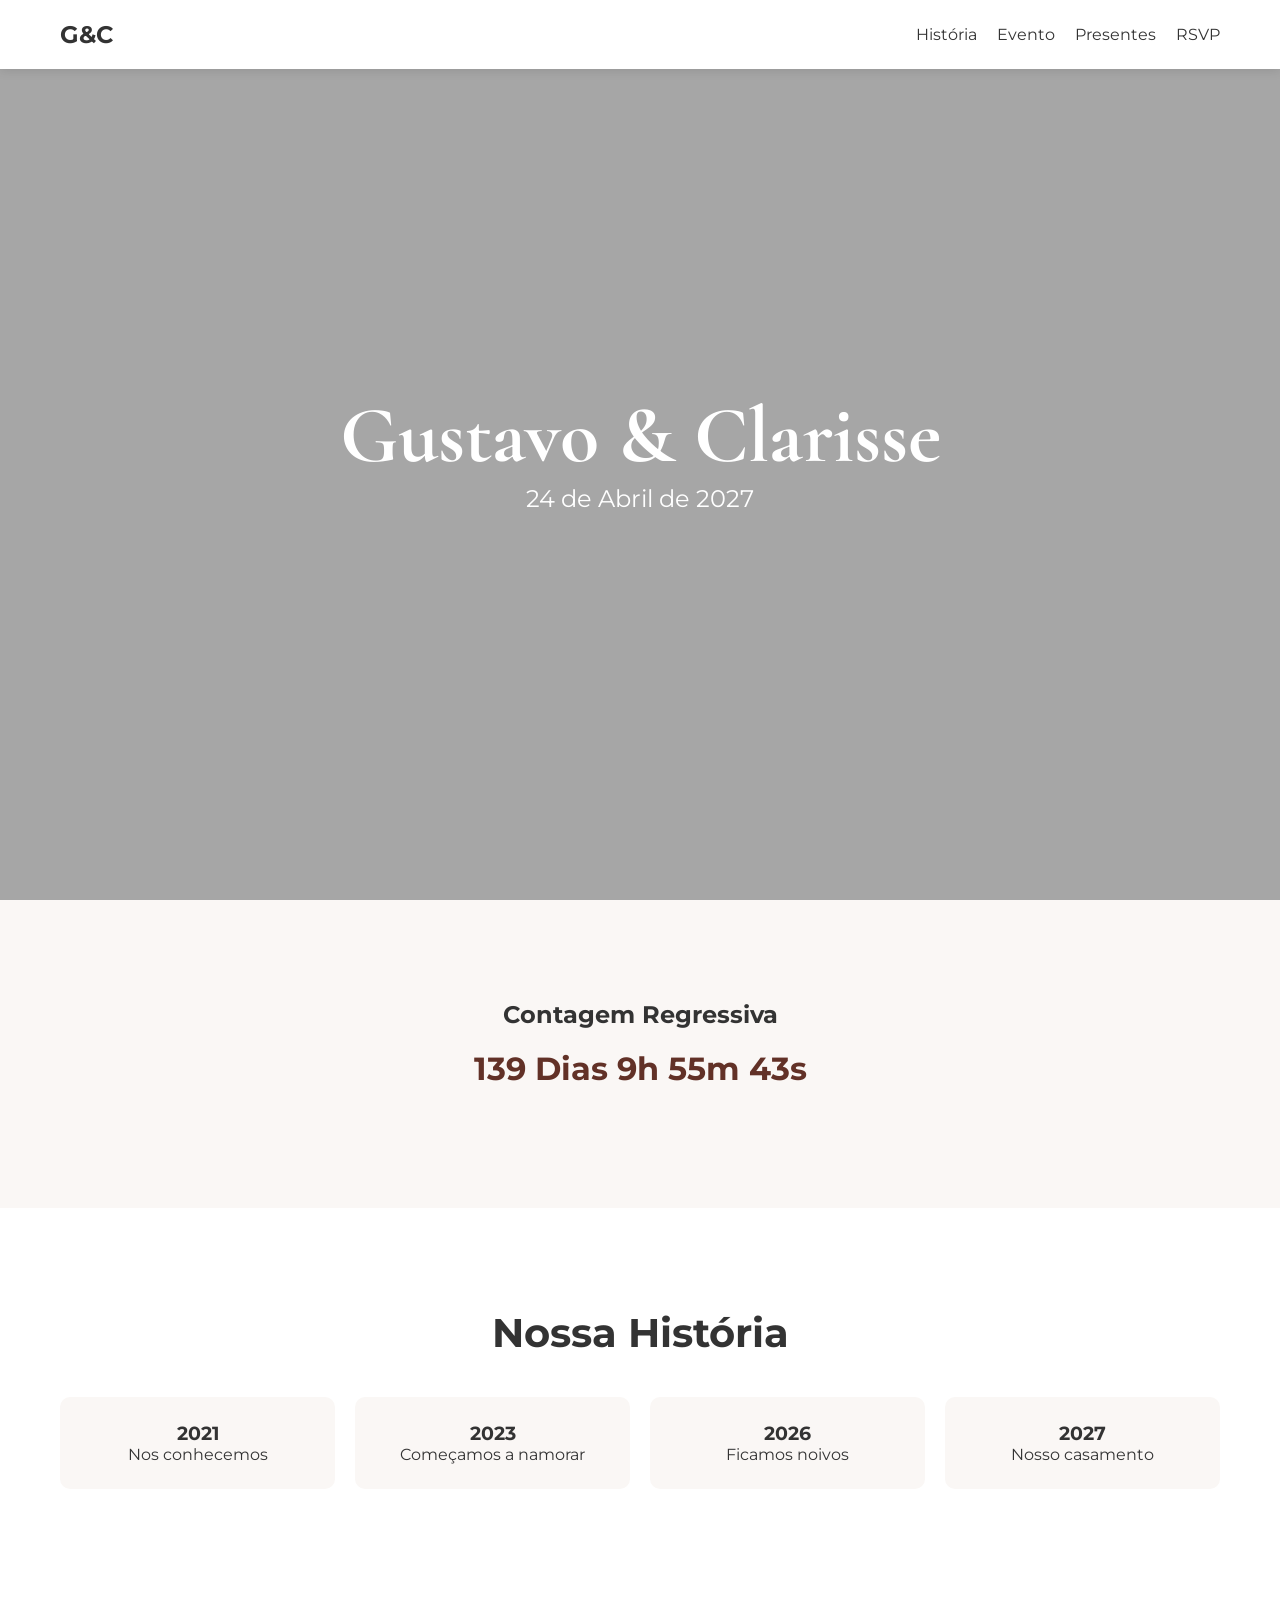
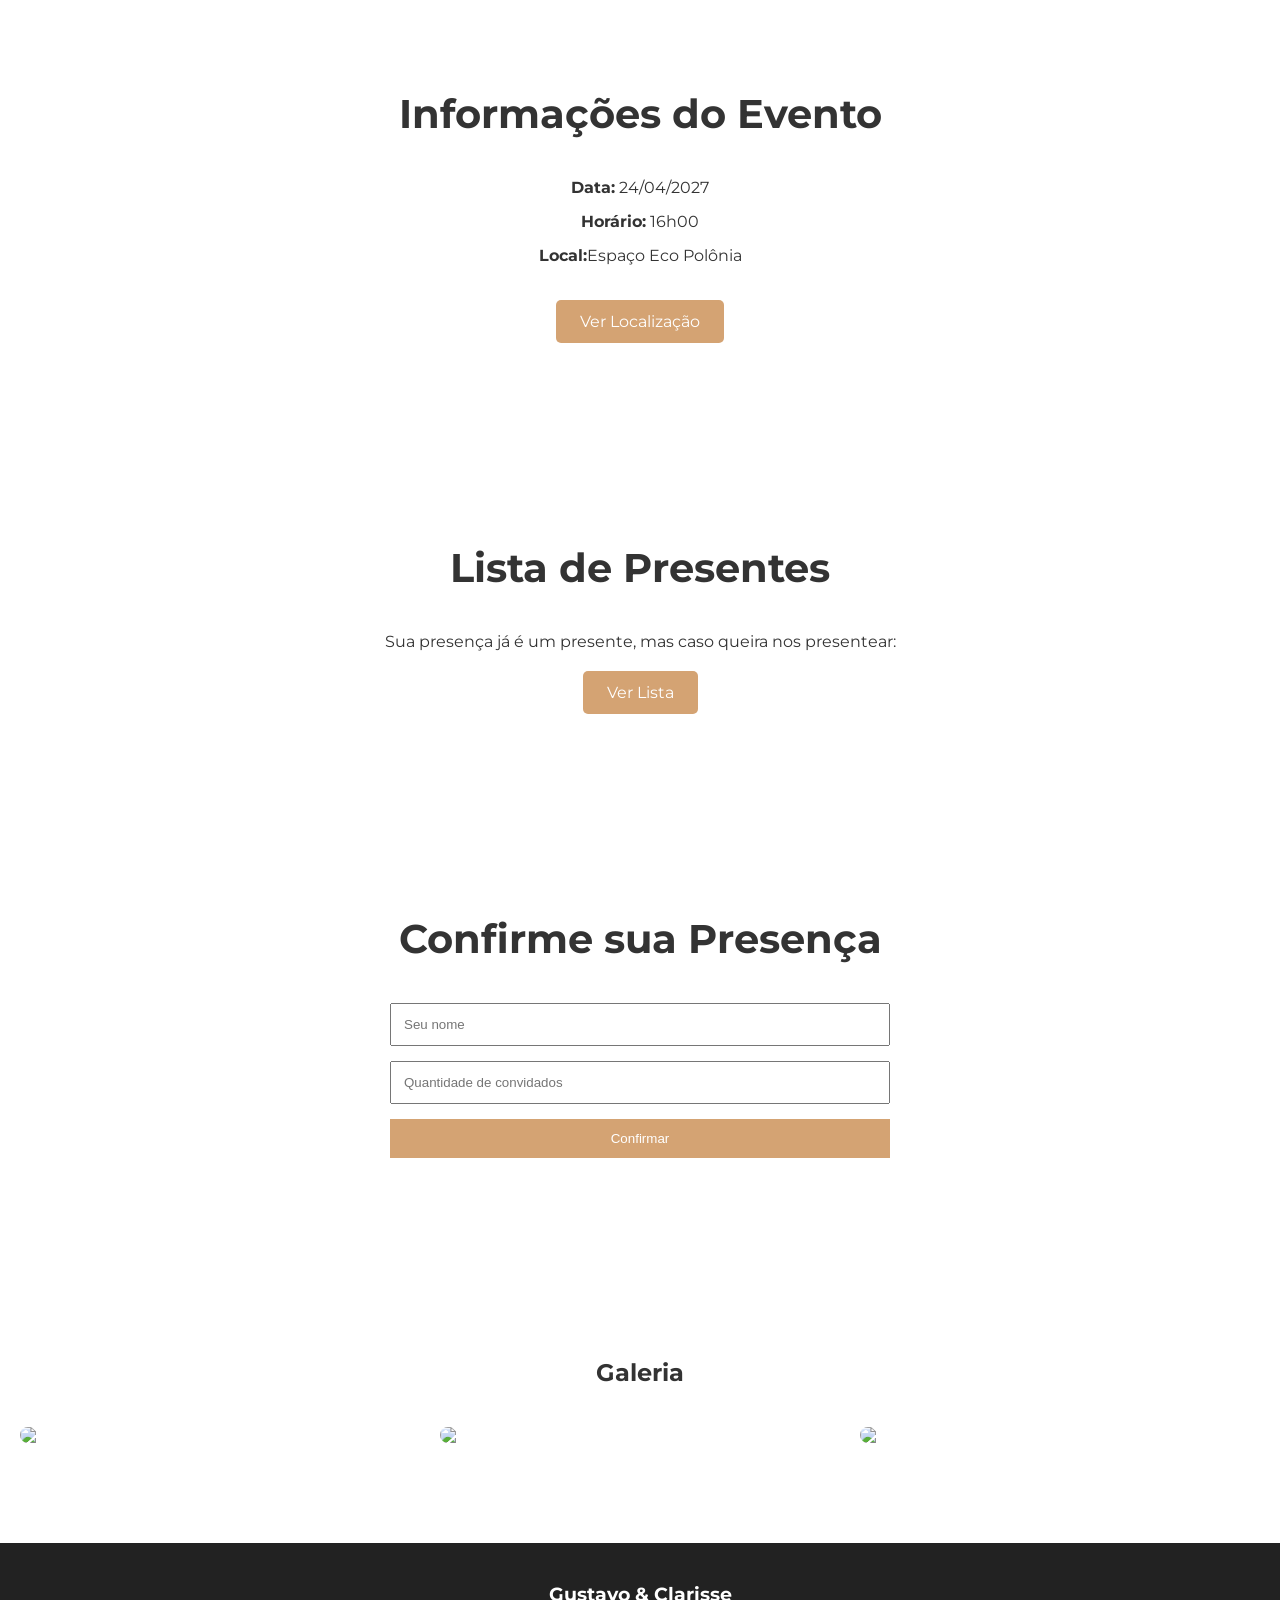
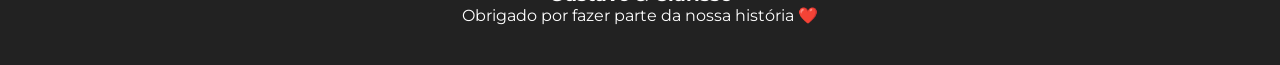
==== Wedding/index.html @ 5fa7eeb3 "Criando repositório para site do casamento" ====
<!DOCTYPE html>
<html lang="pt-BR">

<head>
    <meta charset="UTF-8">
    <meta name="viewport" content="width=device-width, initial-scale=1.0">
    <title>Gustavo & Clarisse</title>

    <link rel="stylesheet" href="css/style.css">

    <link rel="preconnect" href="https://fonts.googleapis.com">
    <link href="https://fonts.googleapis.com/css2?family=Cormorant+Garamond:wght@400;600&family=Montserrat:wght@300;400;500&display=swap" rel="stylesheet">
</head>

<body>

    <header>
        <nav>
            <div class="logo">G&C</div>

            <ul>
                <li><a href="#historia">História</a></li>
                <li><a href="#evento">Evento</a></li>
                <li><a href="#presentes">Presentes</a></li>
                <li><a href="#rsvp">RSVP</a></li>
            </ul>
        </nav>
    </header>

    <section class="hero">

        <div class="overlay">

            <h1>Gustavo & Clarisse</h1>

            <p>24 de Abril de 2027</p>

        </div>

    </section>

    <section class="countdown">

        <h2>Contagem Regressiva</h2>

        <div id="countdown">

            <script src="js/countdown.js"></script>

        </div>

    </section>

    <section id="historia" class="section">

        <h2>Nossa História</h2>

        <div class="timeline">

            <div class="card">
                <h3>2021</h3>
                <p>Nos conhecemos</p>
            </div>

            <div class="card">
                <h3>2023</h3>
                <p>Começamos a namorar</p>
            </div>

            <div class="card">
                <h3>2026</h3>
                <p>Ficamos noivos</p>
            </div>

            <div class="card">
                <h3>2027</h3>
                <p>Nosso casamento</p>
            </div>

        </div>

    </section>

    <section id="evento" class="section">

        <h2>Informações do Evento</h2>

        <div class="event-box">

            <p><strong>Data:</strong> 24/04/2027</p>

            <p><strong>Horário:</strong> 16h00</p>

            <p><strong>Local:</strong>Espaço Eco Polônia</p>

            <a
                href="https://maps.app.goo.gl/gnW1X1iJTrKBsKLr7"
                target="_blank"
                class="btn">
                Ver Localização
            </a>

        </div>

    </section>

    <section id="presentes" class="section">

        <h2>Lista de Presentes</h2>

        <p>
            Sua presença já é um presente, mas caso queira nos presentear:
        </p>

        <a href="#" class="btn">
            Ver Lista
        </a>

    </section>

    <section id="rsvp" class="section">

        <h2>Confirme sua Presença</h2>

        <form id="rsvpForm">

            <input
                type="text"
                placeholder="Seu nome"
                required>

            <input
                type="number"
                placeholder="Quantidade de convidados"
                required>

            <button type="submit">
                Confirmar
            </button>

        </form>

        <p id="message"></p>

    </section>

    <section class="gallery">

        <h2>Galeria</h2>

        <div class="gallery-grid">

            <img src="images/casal1.jpg">
            <img src="images/casal2.jpg">
            <img src="images/casal3.jpg">

        </div>

    </section>

    <footer>

        <h3>Gustavo & Clarisse</h3>

        <p>Obrigado por fazer parte da nossa história ❤️</p>

    </footer>

    <script src="js/script.js"></script>

</body>

</html>
---- Wedding/css/style.css ----
#countdown {
    font-size: 32px;
    font-weight: bold;
    text-align: center;
    padding: 20px;
    color: #582319ef;
}
*{
    margin:0;
    padding:0;
    box-sizing:border-box;
}

html{
    scroll-behavior:smooth;
}

body{
    font-family:Montserrat,sans-serif;
    color:#333;
}

header{
    position:fixed;
    width:100%;
    background:white;
    z-index:100;
    box-shadow:0 2px 10px rgba(0,0,0,.1);
}

nav{
    max-width:1200px;
    margin:auto;
    padding:20px;
    display:flex;
    justify-content:space-between;
    align-items:center;
}

nav ul{
    display:flex;
    gap:20px;
    list-style:none;
}

nav a{
    text-decoration:none;
    color:#333;
}

.logo{
    font-size:1.5rem;
    font-weight:bold;
}

.hero{
    height:100vh;
    background:url('../images/hero.jpg') center/cover;
}

.overlay{
    height:100%;
    background:rgba(0,0,0,.35);
    color:white;

    display:flex;
    flex-direction:column;
    justify-content:center;
    align-items:center;
}

.hero h1{
    font-family:'Cormorant Garamond', serif;
    font-size:5rem;
}

.hero p{
    font-size:1.5rem;
}

.section{
    max-width:1200px;
    margin:auto;
    padding:100px 20px;
    text-align:center;
}

.section h2{
    margin-bottom:40px;
    font-size:2.5rem;
}

.countdown{
    text-align:center;
    padding:100px 20px;
    background:#faf7f5;
}

.timer{
    display:flex;
    justify-content:center;
    gap:30px;
    margin-top:30px;
}

.timer div{
    background:white;
    padding:25px;
    border-radius:10px;
    min-width:120px;
}

.timer span{
    font-size:2rem;
    font-weight:bold;
}

.timeline{
    display:grid;
    grid-template-columns:repeat(auto-fit,minmax(200px,1fr));
    gap:20px;
}

.card{
    background:#faf7f5;
    padding:25px;
    border-radius:10px;
}

.event-box{
    max-width:600px;
    margin:auto;
}

.event-box p{
    margin-bottom:15px;
}

.btn{
    display:inline-block;
    margin-top:20px;
    padding:12px 24px;
    background:#d4a373;
    color:white;
    text-decoration:none;
    border-radius:5px;
}

form{
    max-width:500px;
    margin:auto;

    display:flex;
    flex-direction:column;
    gap:15px;
}

input{
    padding:12px;
}

button{
    padding:12px;
    border:none;
    cursor:pointer;
    background:#d4a373;
    color:white;
}

.gallery{
    padding:100px 20px;
    text-align:center;
}

.gallery-grid{
    display:grid;
    grid-template-columns:repeat(auto-fit,minmax(300px,1fr));
    gap:20px;
    margin-top:40px;
}

.gallery img{
    width:100%;
    border-radius:10px;
}

footer{
    background:#222;
    color:white;
    text-align:center;
    padding:40px;
}

@media(max-width:768px){

    nav{
        flex-direction:column;
        gap:15px;
    }

    .hero h1{
        font-size:3rem;
    }

    .timer{
        flex-wrap:wrap;
    }
}
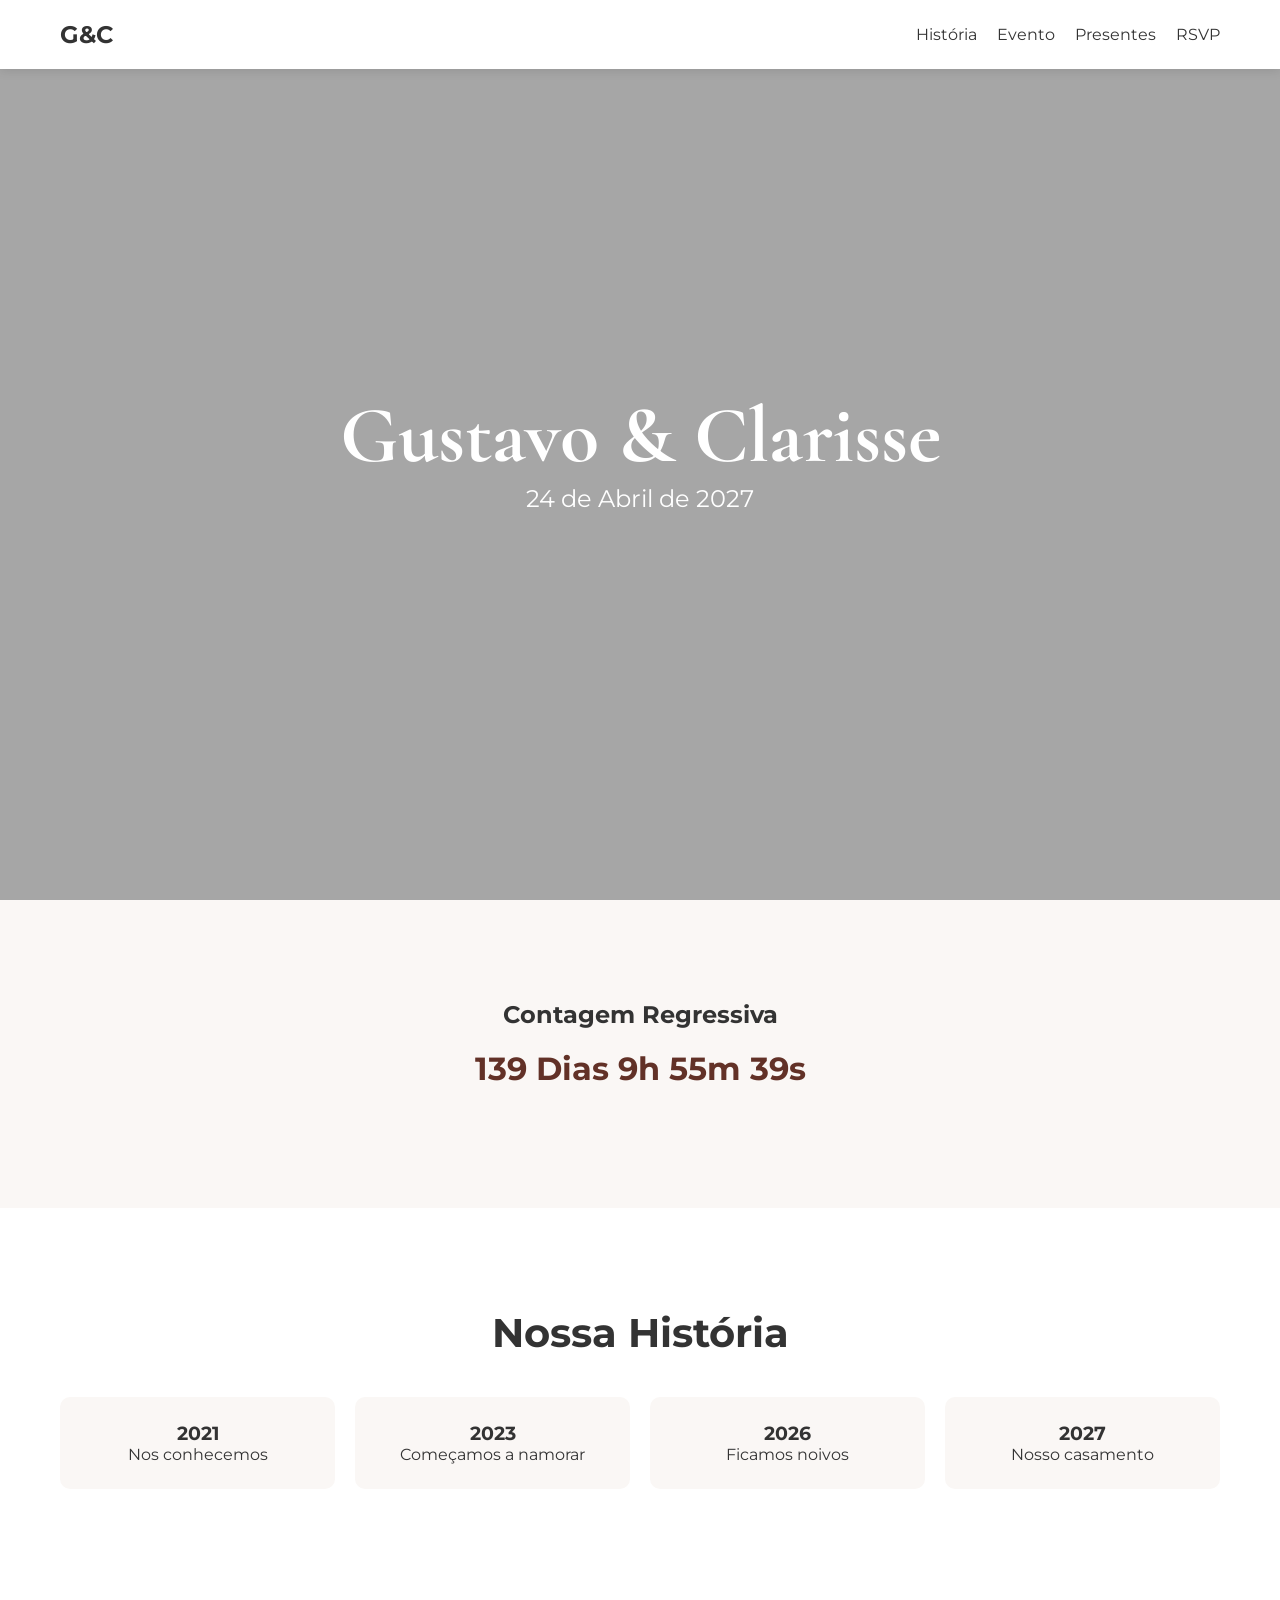
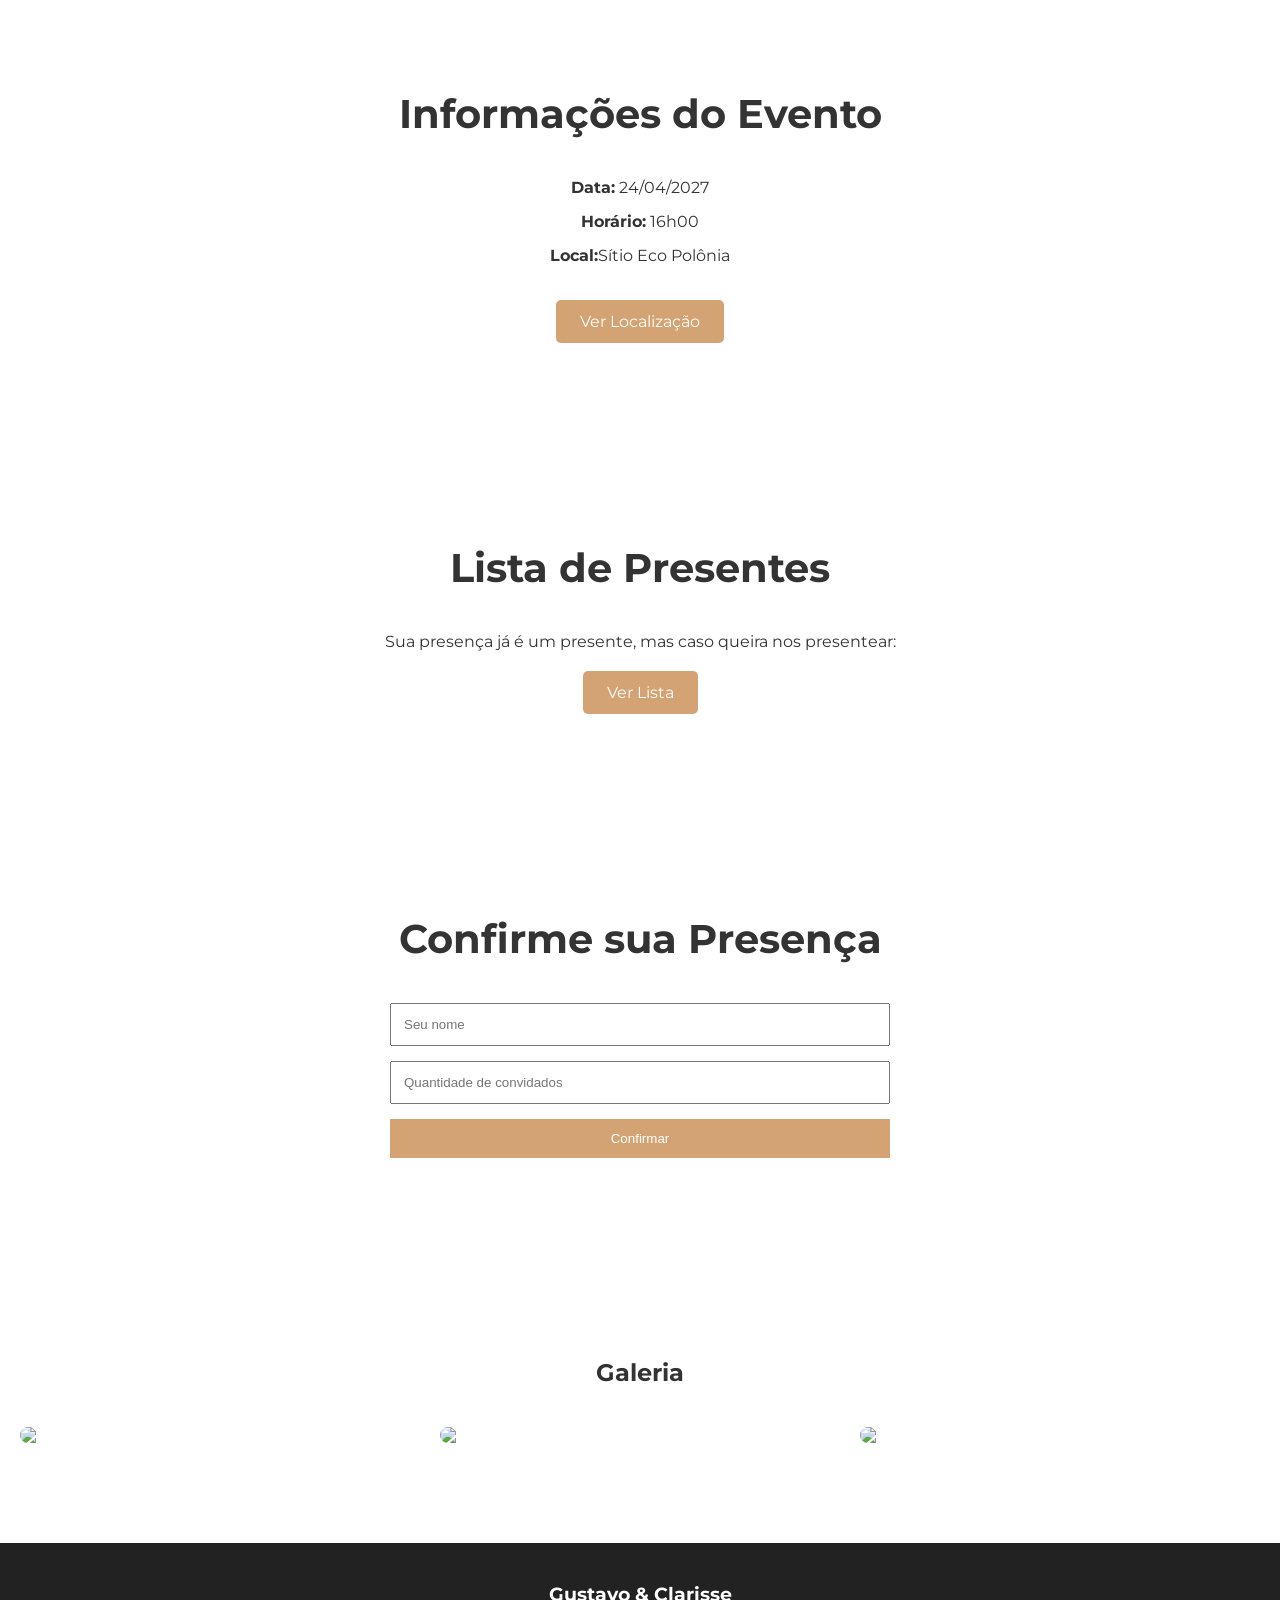
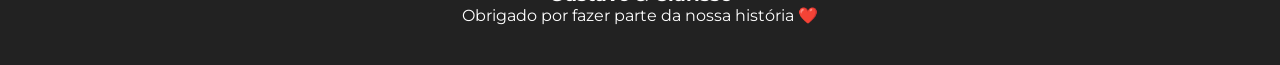
==== commit f4c85971: "Criação do projeto para site de casamento" ====
--- a/Wedding/index.html
+++ b/Wedding/index.html
@@ -91,7 +91,7 @@
 
             <p><strong>Horário:</strong> 16h00</p>
 
-            <p><strong>Local:</strong>Espaço Eco Polônia</p>
+            <p><strong>Local:</strong>Sítio Eco Polônia</p>
 
             <a
                 href="https://maps.app.goo.gl/gnW1X1iJTrKBsKLr7"
